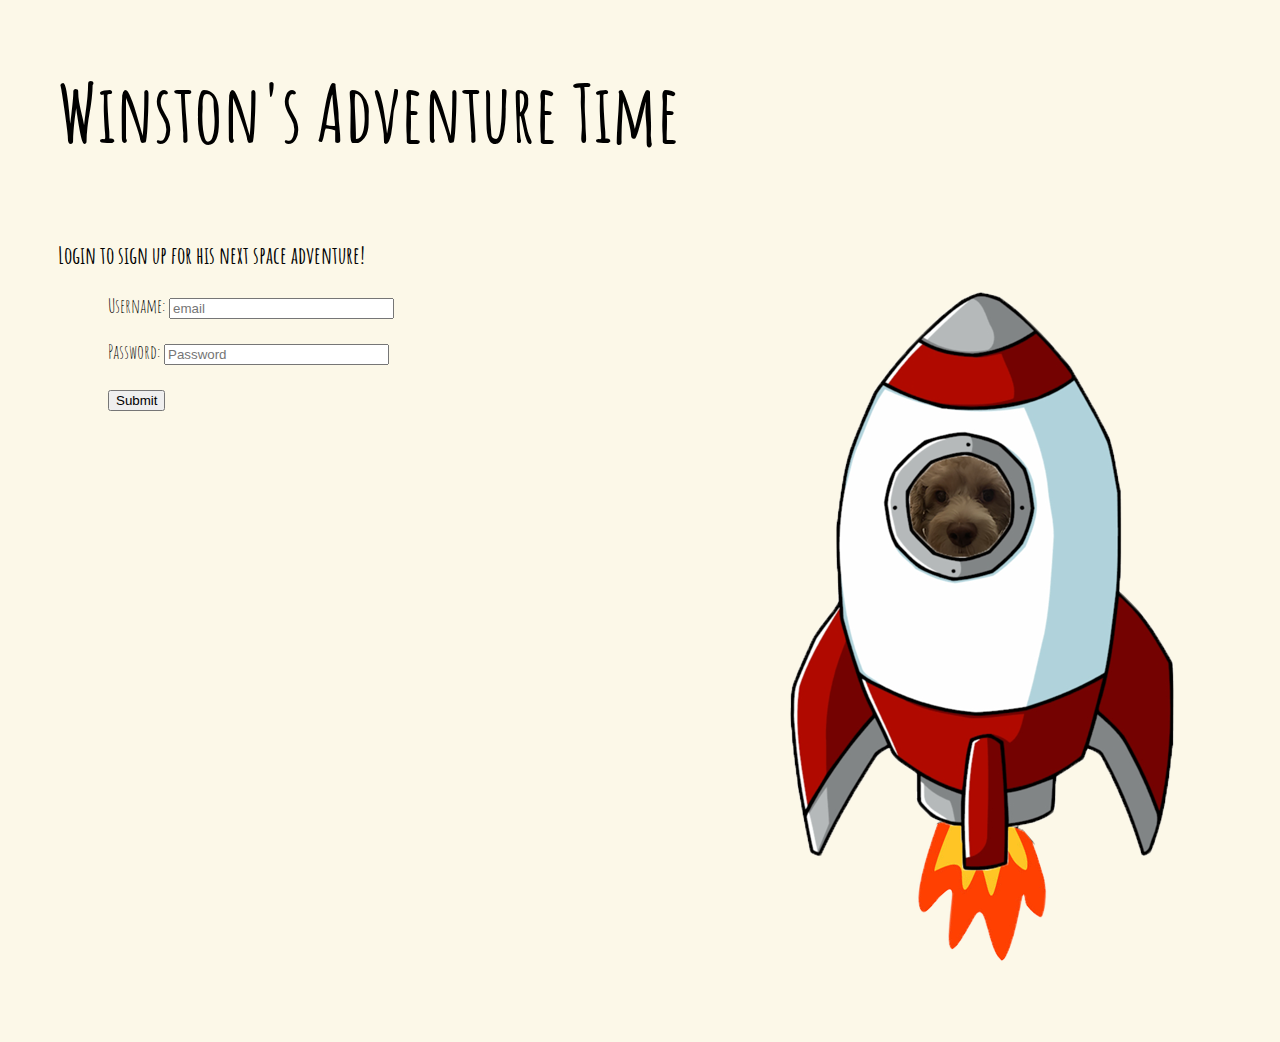
==== index.html @ 48094c03 "Add files via upload" ====
<!DOCTYPE html>
  <head>
    <meta charset="utf-8">
    <link rel="stylesheet" type="text/css" href="styles.css">
    <title>Winston's Adventure Login form</title>
  </head>
  <body>

    <div class="form-wrapper">

      <div class="title-wrapper">
        <h1>Winston's Adventure Time</h1>
      </div>

      <div class="rocket-img-wrapper">
        <img src="winstonrocket.png" alt="Winston in a Rocket">
      </div>

      <div class="sign-up-wrapper">
        <h3>Login to sign up for his next space adventure!</h3>
      </div>


      <div class="form-wrapper">
        <div class="form-username">
          <form action=""></form>
          <p>Username:
            <input type="textarea" placeholder="email" name="username" id="username" size="25" maxlength="30"></p>
        </div>
        <div class="form-password">
          <form action=""></form>
          <p>Password:
            <input type="password" placeholder="Password" name="Password" id="pwd" size="25" maxlength="45"></p>
        </div>
        <div class="form-submit">
          <input type="submit" name="submit">
        </div>

        </div>
      </div>



  </body>
</html>
---- styles.css ----
@import url('https://fonts.googleapis.com/css?family=Amatic+SC:400,700&display=swap');

body {
  background-color: #fcf8e8;
}

.title-wrapper {
  font-family: Amatic SC;
  font-size: 40px;
  display: flex;
  flex-direction: column;
}

.rocket-img-wrapper {
  float: right;
}

.form-wrapper{
  font-family: Amatic SC;
  font-size: 20px;
  margin-left: 50px;
}
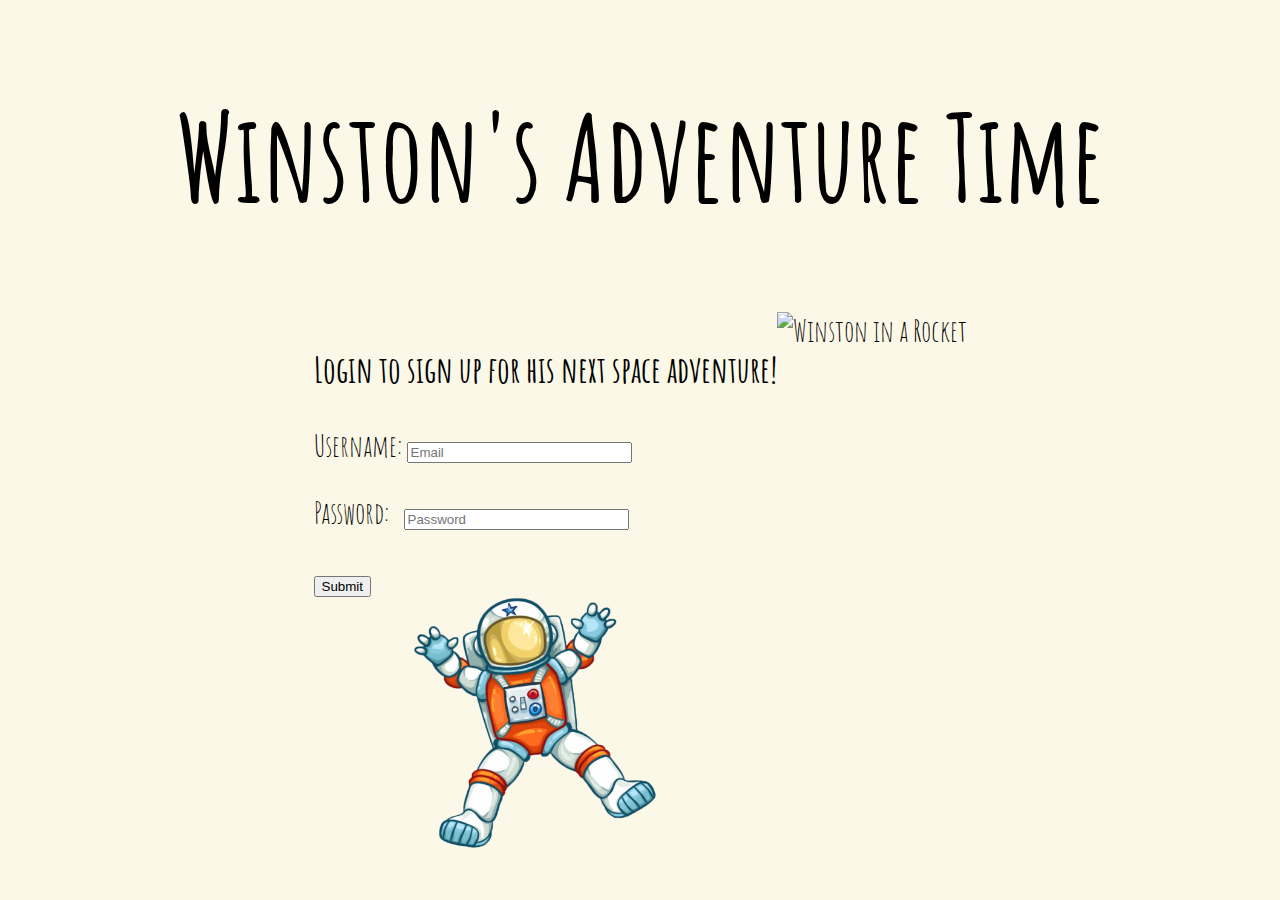
==== commit 1ccf5f66: "Add files via upload" ====
--- a/index.html
+++ b/index.html
@@ -1,45 +1,38 @@
 <!DOCTYPE html>
-  <head>
-    <meta charset="utf-8">
-    <link rel="stylesheet" type="text/css" href="styles.css">
-    <title>Winston's Adventure Login form</title>
-  </head>
-  <body>
 
-    <div class="form-wrapper">
+<head>
+  <meta charset="utf-8">
+  <link rel="stylesheet" type="text/css" href="styles.css">
+  <!--<meta name="viewport" content="width=device-width, initial-scale=1.0" />-->
+  <title>Winston's Adventure Login form</title>
+</head>
 
-      <div class="title-wrapper">
-        <h1>Winston's Adventure Time</h1>
+<body>
+  <div id="content-wrapper">
+    <div class="title">
+      <h1>Winston's Adventure Time</h1>
+    </div>
+
+    <div id="form-wrapper">
+      <div class="sign-up">
+        <h3>Login to sign up for his next space adventure!</h3>
+        <form class="form" action="index.html" method="post">
+          <p>Username:
+          <input type="textarea" placeholder="Email" name="username" id="username" size="25" maxlength="30">
+          </p>
+          <p>Password:
+          <input type="password" placeholder="Password" name="Password" id="pwd" size="25" maxlength="45">
+          </p>
+          <input type="submit" name="submit"><br />
+          <img src="pictures/astronaut_v2.png" class="astronaut" alt="floating-astronaut">
+        </form>
       </div>
+      <div class="rocket-img">
+        <img src="pictures/winstonrocket.png" alt="Winston in a Rocket">
+      </div>
+    </div>
+  </div>
 
-      <div class="rocket-img-wrapper">
-        <img src="winstonrocket.png" alt="Winston in a Rocket">
-      </div>
+</body>
 
-      <div class="sign-up-wrapper">
-        <h3>Login to sign up for his next space adventure!</h3>
-      </div>
-
-
-      <div class="form-wrapper">
-        <div class="form-username">
-          <form action=""></form>
-          <p>Username:
-            <input type="textarea" placeholder="email" name="username" id="username" size="25" maxlength="30"></p>
-        </div>
-        <div class="form-password">
-          <form action=""></form>
-          <p>Password:
-            <input type="password" placeholder="Password" name="Password" id="pwd" size="25" maxlength="45"></p>
-        </div>
-        <div class="form-submit">
-          <input type="submit" name="submit">
-        </div>
-
-        </div>
-      </div>
-
-
-
-  </body>
 </html>
--- a/styles.css
+++ b/styles.css
@@ -1,22 +1,39 @@
 @import url('https://fonts.googleapis.com/css?family=Amatic+SC:400,700&display=swap');
+/* justify-content - main axis
+align-item - cross axis */
+/*
+* {
+  box-sizing: border-box;
+  margin: 0;
+  padding: 0;
+  border: 2px red solid;
+} */
 
 body {
   background-color: #fcf8e8;
+  font-family: Amatic SC;
+}
+#content-wrapper {
+  font-size: 30px;
+}
+#form-wrapper {
+  display: flex;
+  justify-content: center;
+}
+.title {
+  font-size: 60px;
+  text-align: center;
+}
+.rocket-img {
+
+}
+#pwd {
+  margin-left: 10px;
+}
+.astronaut {
+  height: 250px;
+  width: auto;
+  margin-left: 100px;
 }
 
-.title-wrapper {
-  font-family: Amatic SC;
-  font-size: 40px;
-  display: flex;
-  flex-direction: column;
 }
-
-.rocket-img-wrapper {
-  float: right;
-}
-
-.form-wrapper{
-  font-family: Amatic SC;
-  font-size: 20px;
-  margin-left: 50px;
-}
